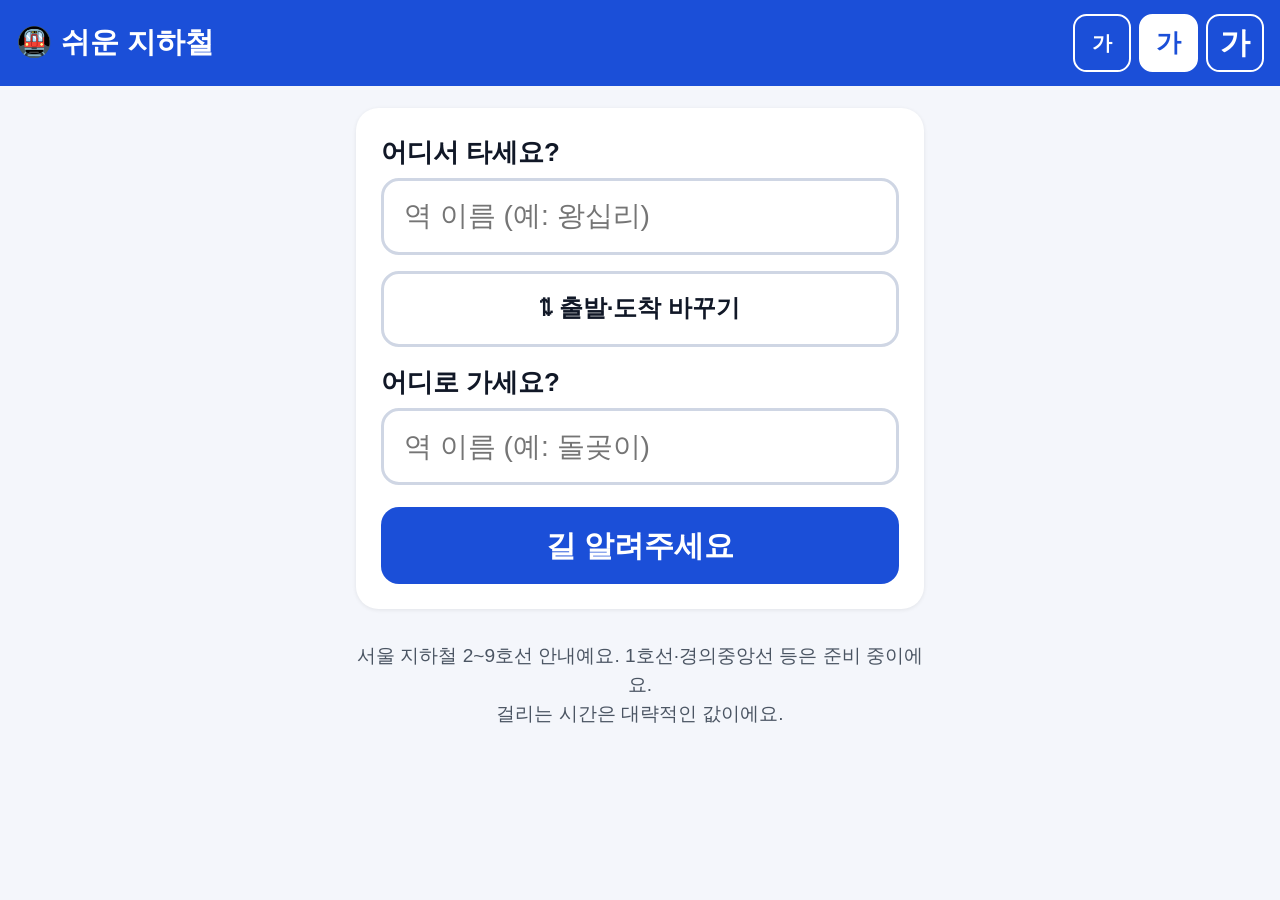
==== subway/index.html @ 3bd4c023 "쉬운 지하철 앱 추가: 호선·방향·다음 역 단계별 안내 (2~9호선) Co-Authored-By: Claude Sonnet 5.5 <noreply@anthropic.com> Cla" ====
<!doctype html>
<html lang="ko">
<head>
  <meta charset="utf-8">
  <meta name="viewport" content="width=device-width, initial-scale=1">
  <meta name="theme-color" content="#1b4fd8">
  <title>쉬운 지하철</title>
  <link rel="stylesheet" href="style.css">
</head>
<body>
  <header class="top">
    <h1>🚇 쉬운 지하철</h1>
    <div class="size" role="group" aria-label="글자 크기">
      <button type="button" data-scale="1" aria-label="보통 글자">가</button>
      <button type="button" data-scale="1.25" class="m" aria-label="큰 글자">가</button>
      <button type="button" data-scale="1.5" class="l" aria-label="아주 큰 글자">가</button>
    </div>
  </header>

  <main>
    <section id="finder" class="card">
      <div class="field">
        <label for="from">어디서 타세요?</label>
        <input id="from" type="text" autocomplete="off" autocapitalize="off" spellcheck="false" placeholder="역 이름 (예: 왕십리)" enterkeyhint="next">
        <ul id="from-list" class="suggest" hidden></ul>
      </div>

      <button id="swap" type="button" class="ghost">⇅ 출발·도착 바꾸기</button>

      <div class="field">
        <label for="to">어디로 가세요?</label>
        <input id="to" type="text" autocomplete="off" autocapitalize="off" spellcheck="false" placeholder="역 이름 (예: 돌곶이)" enterkeyhint="go">
        <ul id="to-list" class="suggest" hidden></ul>
      </div>

      <p id="msg" class="msg" role="alert" hidden></p>
      <button id="go" type="button" class="primary">길 알려주세요</button>

      <div id="recent" hidden>
        <h2>최근에 찾은 길</h2>
        <div id="recent-list"></div>
      </div>
    </section>

    <section id="result" hidden aria-live="polite"></section>
  </main>

  <footer>
    서울 지하철 2~9호선 안내예요. 1호선·경의중앙선 등은 준비 중이에요.<br>
    걸리는 시간은 대략적인 값이에요.
  </footer>

  <script src="data.js"></script>
  <script src="router.js"></script>
  <script src="app.js"></script>
</body>
</html>
---- subway/style.css ----
:root {
  --scale: 1;
  --ink: #111827;
  --sub: #4b5563;
  --bg: #f4f6fb;
  --card: #ffffff;
  --brand: #1b4fd8;
  --line: #cfd6e4;
  --warn: #b42318;
  --ok: #0b6b3a;
}
* { box-sizing: border-box; }
html { font-size: calc(18px * var(--scale)); -webkit-text-size-adjust: 100%; }
body {
  margin: 0; background: var(--bg); color: var(--ink);
  font-family: 'Apple SD Gothic Neo', 'Noto Sans KR', 'Malgun Gothic', sans-serif;
  line-height: 1.5; padding-bottom: 2rem;
}
button, input { font: inherit; color: inherit; }
button { cursor: pointer; }
:focus-visible { outline: 4px solid #f59e0b; outline-offset: 2px; }

.top {
  position: sticky; top: 0; z-index: 5; background: var(--brand); color: #fff;
  display: flex; align-items: center; justify-content: space-between; gap: .5rem;
  padding: .6rem 16px;
}
.top h1 { margin: 0; font-size: 1.3rem; }
.size { display: flex; gap: .35rem; }
.size button {
  min-width: 2.6rem; min-height: 2.6rem; border-radius: .6rem; border: 2px solid #fff;
  background: transparent; color: #fff; font-weight: 700; font-size: .9rem;
}
.size button.m { font-size: 1.1rem; }
.size button.l { font-size: 1.35rem; }
.size button[aria-pressed="true"] { background: #fff; color: var(--brand); }

main, footer { max-width: 600px; margin: 0 auto; padding: 0 16px; }
.card { background: var(--card); border-radius: 1rem; padding: 1.1rem; margin-top: 1rem; box-shadow: 0 1px 4px rgba(0,0,0,.08); }

.field { position: relative; margin-bottom: .6rem; }
.field label { display: block; font-weight: 800; font-size: 1.15rem; margin-bottom: .3rem; }
.field input {
  width: 100%; min-height: 3.4rem; padding: .5rem .9rem; font-size: 1.25rem;
  border: 3px solid var(--line); border-radius: .8rem; background: #fff;
}
.field input:focus { border-color: var(--brand); outline: none; }
.suggest {
  list-style: none; margin: .25rem 0 0; padding: 0; background: #fff;
  border: 3px solid var(--brand); border-radius: .8rem; overflow: hidden;
}
.suggest li + li { border-top: 1px solid var(--line); }
.suggest button {
  display: flex; align-items: center; flex-wrap: wrap; gap: .4rem; width: 100%;
  min-height: 3.2rem; padding: .4rem .9rem; border: 0; background: #fff; text-align: left; font-size: 1.2rem; font-weight: 700;
}
.suggest button:active, .suggest button:hover { background: #e8eefc; }
.noresult { padding: .8rem .9rem; color: var(--sub); }

button.primary, button.ghost { width: 100%; min-height: 3.4rem; border-radius: .8rem; font-weight: 800; }
button.primary { background: var(--brand); color: #fff; border: 0; font-size: 1.35rem; margin-top: .4rem; }
button.primary:active { filter: brightness(.9); }
button.ghost { background: #fff; border: 3px solid var(--line); font-size: 1.05rem; margin: .1rem 0 .7rem; }
.msg { margin: .2rem 0 .4rem; padding: .7rem .9rem; border-radius: .7rem; background: #fdecea; color: var(--warn); font-weight: 700; }

#recent h2 { font-size: 1rem; color: var(--sub); margin: 1.2rem 0 .4rem; }
#recent-list { display: flex; flex-direction: column; gap: .4rem; }
#recent-list button { min-height: 3rem; padding: .3rem .9rem; border-radius: .7rem; border: 2px solid var(--line); background: #fff; text-align: left; font-weight: 700; }

.badge {
  display: inline-block; padding: .05rem .6rem; border-radius: 999px; font-weight: 800; font-size: .95em; white-space: nowrap;
}

/* ---- 결과 ---- */
.summary { background: #fff7d6; border: 3px solid #f2c200; border-radius: 1rem; padding: 1rem; margin-top: 1rem; }
.summary h2 { margin: 0 0 .4rem; font-size: 1.25rem; }
.summary .big { font-size: 1.15rem; font-weight: 700; }
.chain { display: flex; flex-wrap: wrap; align-items: center; gap: .4rem; margin: .4rem 0; }
.speak { margin-top: .7rem; background: #fff; color: var(--ink); border: 3px solid var(--ink); }

.step { background: var(--card); border-radius: 1rem; margin-top: 1rem; overflow: hidden; box-shadow: 0 1px 4px rgba(0,0,0,.08); }
.step-head { display: flex; align-items: center; gap: .6rem; padding: .7rem 1rem; font-weight: 800; font-size: 1.15rem; }
.step-head .no { background: rgba(255,255,255,.95); color: var(--ink); width: 2rem; height: 2rem; border-radius: 50%; display: grid; place-items: center; flex: none; }
.step-body { padding: .9rem 1rem 1rem; }
.step-body p { margin: .35rem 0; font-size: 1.1rem; }
.dir { background: #eef3ff; border-left: 8px solid var(--brand); padding: .6rem .8rem; border-radius: .5rem; font-size: 1.2rem; font-weight: 800; }
.dir small { display: block; font-weight: 600; color: var(--sub); font-size: .85rem; }
.next { background: #e7f6ec; border-left: 8px solid var(--ok); padding: .6rem .8rem; border-radius: .5rem; font-weight: 700; }
.alight { background: #fff0f0; border-left: 8px solid var(--warn); padding: .6rem .8rem; border-radius: .5rem; font-weight: 800; font-size: 1.2rem; }
.alight em, .dir em, .next em { font-style: normal; font-size: 1.15em; text-decoration: underline; text-underline-offset: .15em; }
details { margin-top: .6rem; }
summary { min-height: 2.8rem; display: flex; align-items: center; font-weight: 700; color: var(--brand); cursor: pointer; }
.stops { margin: .2rem 0 0; padding-left: 0; list-style: none; }
.stops li { padding: .25rem 0 .25rem 1.4rem; position: relative; font-size: 1.05rem; }
.stops li::before { content: ''; position: absolute; left: .35rem; top: 0; bottom: 0; width: 4px; background: var(--c); }
.stops li::after { content: ''; position: absolute; left: 0; top: .75em; width: 12px; height: 12px; border-radius: 50%; background: #fff; border: 4px solid var(--c); }
.stops li.edge { font-weight: 800; }
.transfer { margin-top: 1rem; border: 3px dashed #f59e0b; background: #fff8eb; border-radius: 1rem; padding: .9rem 1rem; }
.transfer p { margin: .25rem 0; font-size: 1.1rem; }
.arrive { margin-top: 1rem; background: var(--ok); color: #fff; border-radius: 1rem; padding: 1rem; font-size: 1.25rem; font-weight: 800; text-align: center; }

footer { margin-top: 1.5rem; color: var(--sub); font-size: .85rem; text-align: center; }
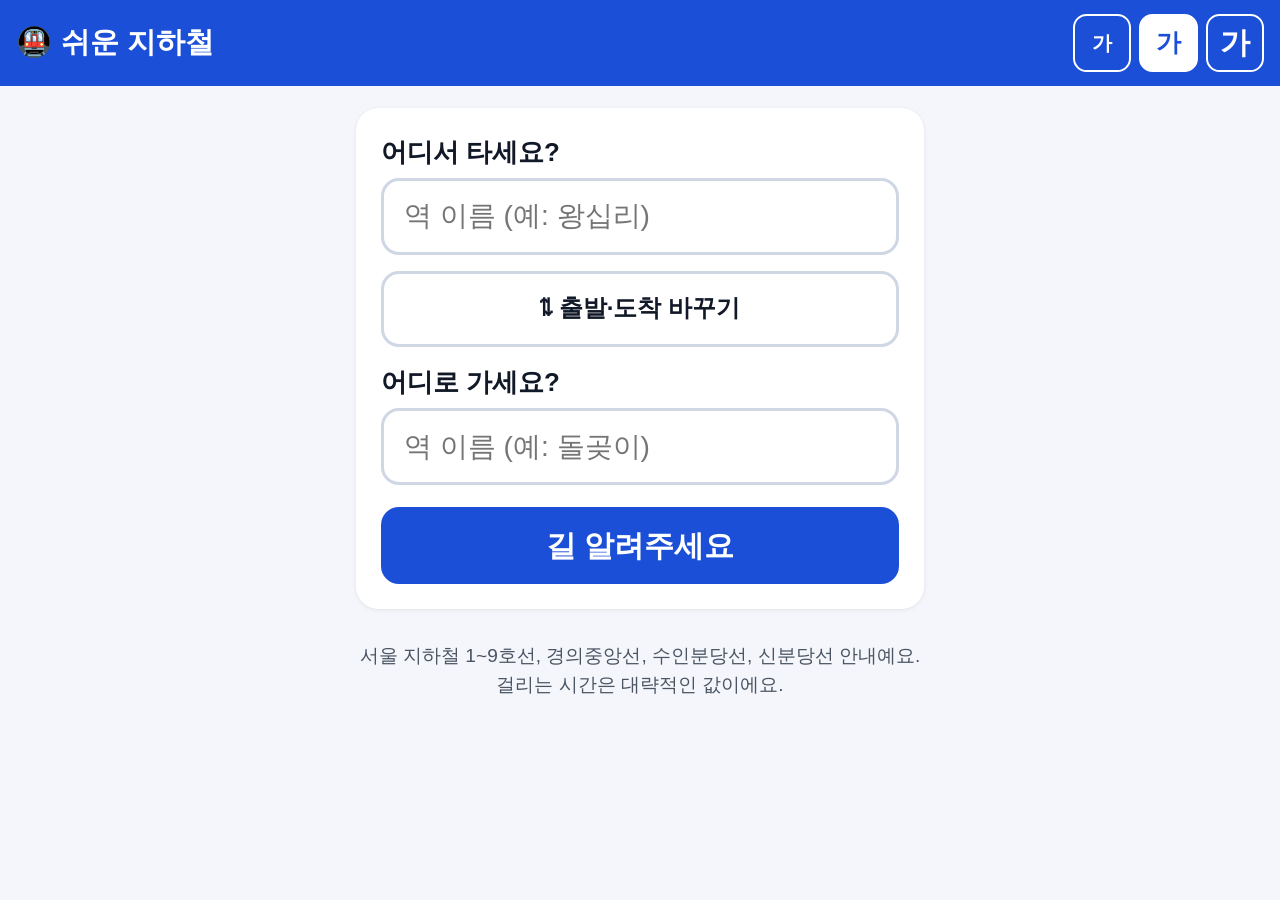
==== commit 85f8fa6b: "쉬운 지하철: 소리 안내 제거, 홈 화면 설치(PWA), 1호선·경의중앙·수인분당·신분당 추가, 역 데이터 대조 Co-Authored-By: Claude Sonnet 5.5 <no" ====
--- a/subway/index.html
+++ b/subway/index.html
@@ -5,6 +5,14 @@
   <meta name="viewport" content="width=device-width, initial-scale=1">
   <meta name="theme-color" content="#1b4fd8">
   <title>쉬운 지하철</title>
+  <meta name="description" content="지하철 길 안내: 어느 호선, 어느 방향, 어디서 갈아타는지 알려드려요.">
+  <link rel="manifest" href="manifest.json">
+  <link rel="icon" type="image/png" href="icons/icon-192.png">
+  <link rel="apple-touch-icon" href="icons/apple-touch-icon.png">
+  <meta name="apple-mobile-web-app-capable" content="yes">
+  <meta name="mobile-web-app-capable" content="yes">
+  <meta name="apple-mobile-web-app-title" content="쉬운 지하철">
+  <meta name="apple-mobile-web-app-status-bar-style" content="default">
   <link rel="stylesheet" href="style.css">
 </head>
 <body>
@@ -43,10 +51,15 @@
     </section>
 
     <section id="result" hidden aria-live="polite"></section>
+  <section id="install" class="card install" hidden>
+    <h2>📱 폰 화면에 바로가기 만들기</h2>
+    <button id="install-btn" type="button" class="primary">홈 화면에 추가</button>
+    <p id="install-tip" hidden>아래 가운데 <b>공유 버튼(⬆︎)</b>을 누르고 <b>“홈 화면에 추가”</b>를 눌러 주세요.</p>
+  </section>
   </main>
 
   <footer>
-    서울 지하철 2~9호선 안내예요. 1호선·경의중앙선 등은 준비 중이에요.<br>
+    서울 지하철 1~9호선, 경의중앙선, 수인분당선, 신분당선 안내예요.<br>
     걸리는 시간은 대략적인 값이에요.
   </footer>
 
--- a/subway/style.css
+++ b/subway/style.css
@@ -76,7 +76,6 @@
 .summary h2 { margin: 0 0 .4rem; font-size: 1.25rem; }
 .summary .big { font-size: 1.15rem; font-weight: 700; }
 .chain { display: flex; flex-wrap: wrap; align-items: center; gap: .4rem; margin: .4rem 0; }
-.speak { margin-top: .7rem; background: #fff; color: var(--ink); border: 3px solid var(--ink); }
 
 .step { background: var(--card); border-radius: 1rem; margin-top: 1rem; overflow: hidden; box-shadow: 0 1px 4px rgba(0,0,0,.08); }
 .step-head { display: flex; align-items: center; gap: .6rem; padding: .7rem 1rem; font-weight: 800; font-size: 1.15rem; }
@@ -100,3 +99,6 @@
 .arrive { margin-top: 1rem; background: var(--ok); color: #fff; border-radius: 1rem; padding: 1rem; font-size: 1.25rem; font-weight: 800; text-align: center; }
 
 footer { margin-top: 1.5rem; color: var(--sub); font-size: .85rem; text-align: center; }
+
+.install h2 { margin: 0 0 .5rem; font-size: 1.1rem; }
+.install p { margin: .4rem 0 0; font-size: 1.05rem; }
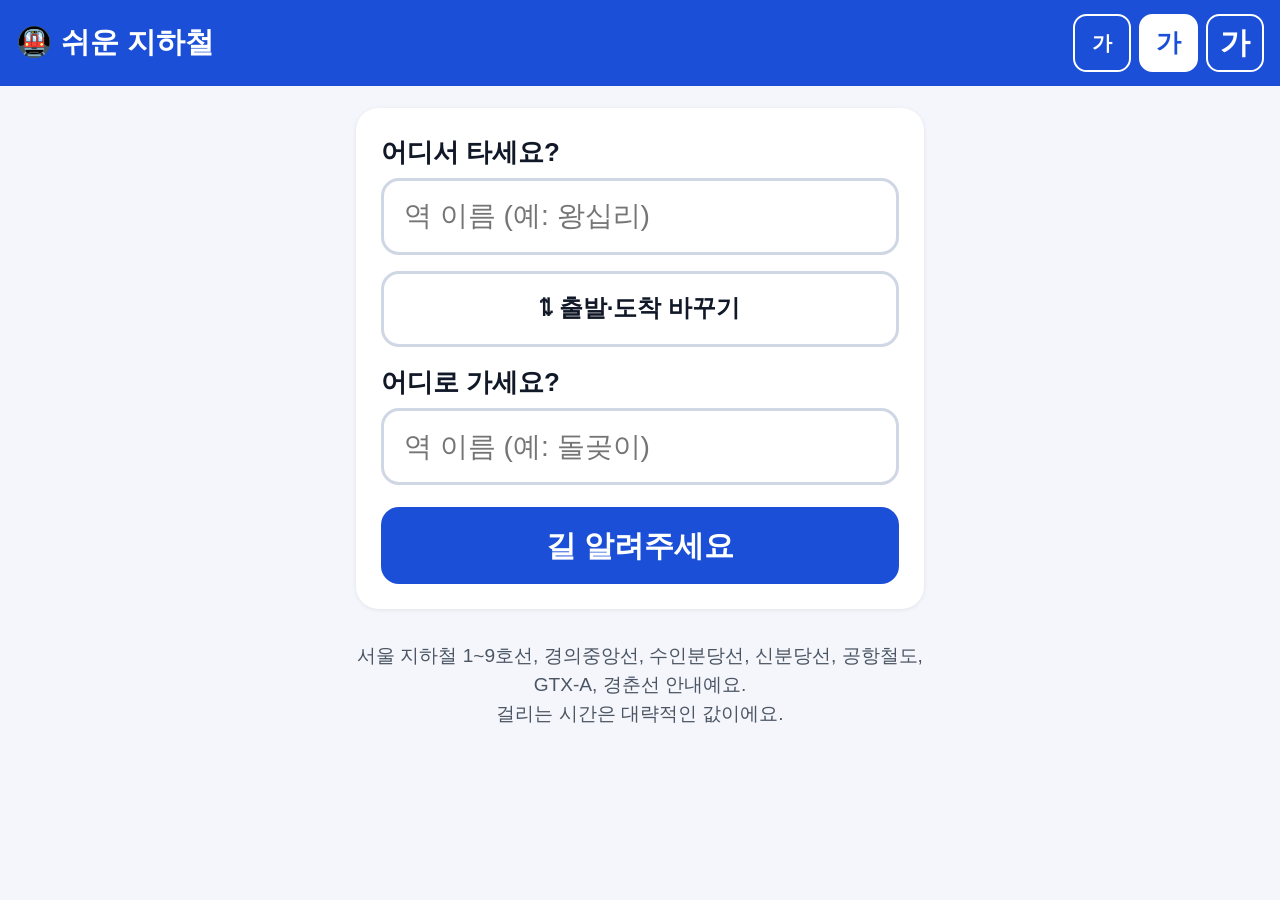
==== commit 4bcb81e0: "쉬운 지하철: 공항철도·GTX-A·경춘선 추가, 역 데이터 재대조, '서울역역' 표기 수정 Co-Authored-By: Claude Sonnet 5.5 <noreply@anthro" ====
--- a/subway/index.html
+++ b/subway/index.html
@@ -59,7 +59,7 @@
   </main>
 
   <footer>
-    서울 지하철 1~9호선, 경의중앙선, 수인분당선, 신분당선 안내예요.<br>
+    서울 지하철 1~9호선, 경의중앙선, 수인분당선, 신분당선, 공항철도, GTX-A, 경춘선 안내예요.<br>
     걸리는 시간은 대략적인 값이에요.
   </footer>
 
